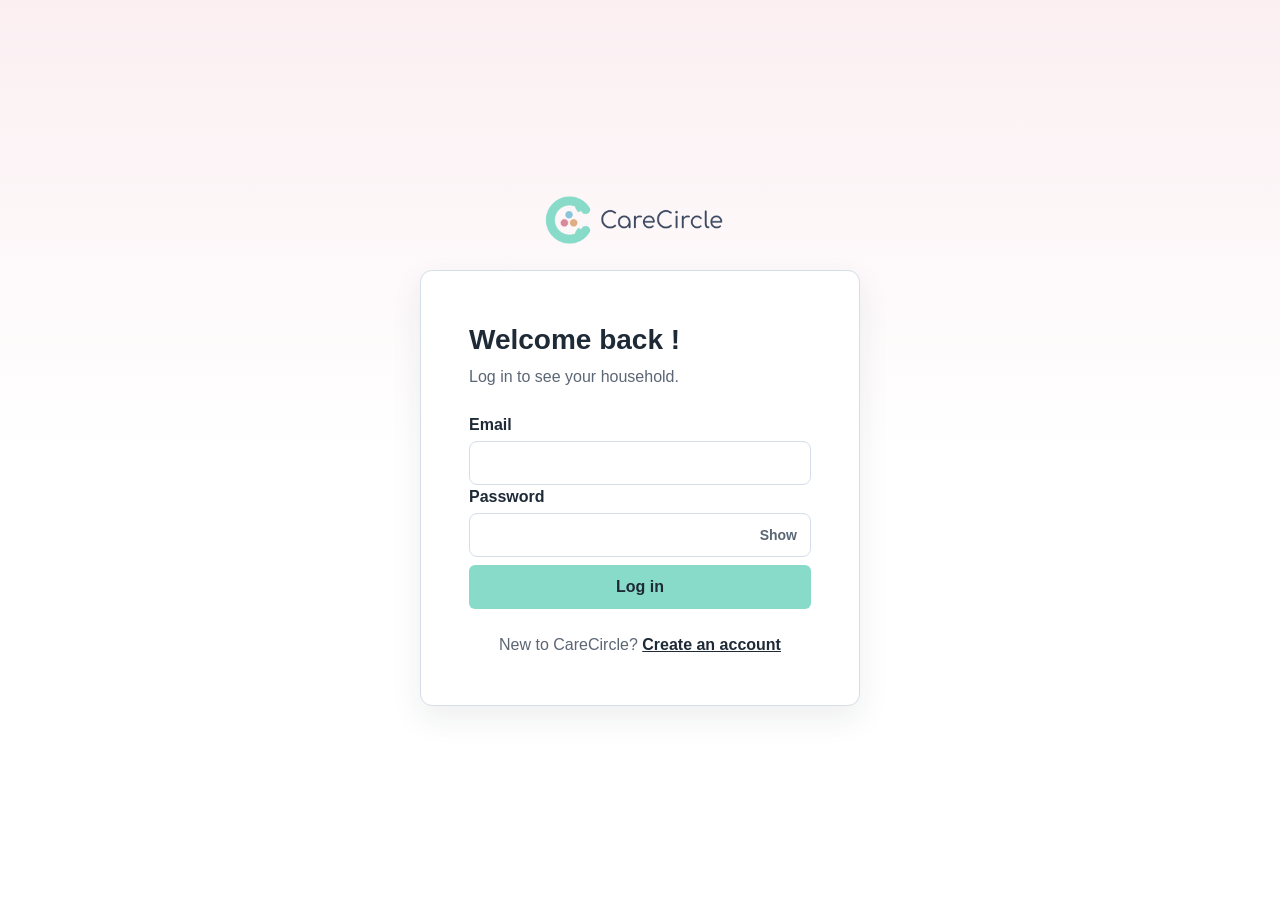
==== public/login.html @ a9108558 "Built login page skeleton" ====
<!DOCTYPE html>
<html lang="en">
    <head>
        <meta charset="utf-8">
        <meta name="viewport" content="width=device-width, initial-scale=1">
        <title>Log in · CareCircle</title>
        <link rel="icon" href="assets/carecircle-icon.png">
        <link href="css/style.css" rel="stylesheet">
        <link href="css/auth.css" rel="stylesheet">
    </head>
    <body class="auth-page">
        <main class="auth-main">
            <!-- Logo: takes the visitor back to the landing page -->
            <a href="index.html" class="auth-logo">
                <img src="assets/carecircle-logo.png" alt="CareCircle home">
            </a>

            <section class="auth-card" aria-labelledby="login-title">
                <h1 id="login-title">Welcome back !</h1>
                <p class="auth-tagline">Log in to see your household.</p>

                <!-- method="post": if JavaScript ever fails, the password is never put in the page address -->
                <form id="login-form" class="auth-form" method="post">
                    <div class="field">
                        <label for="email">Email</label>
                        <input type="email" id="email" name="email"
                               autocomplete="email" required
                               aria-describedby="email-error">
                        <p class="field-error" id="email-error" aria-live="polite"></p>
                    </div>

                    <div class="field">
                        <label for="password">Password</label>
                        <div class="password-wrap">
                            <!-- current-password: password managers fill in the saved password -->
                            <input type="password" id="password" name="password"
                                   autocomplete="current-password" required
                                   aria-describedby="password-error">
                            <button type="button" class="toggle-password"
                                    aria-controls="password" aria-pressed="false">Show</button>
                        </div>
                        <p class="field-error" id="password-error" aria-live="polite"></p>
                    </div>

                    <button type="submit" class="btn auth-submit">Log in</button>

                    <!-- general messages for the whole form (for example "Wrong email or password") -->
                    <p class="form-status" id="form-status" role="status"></p>
                </form>

                <p class="auth-switch">New to CareCircle? <a href="register.html">Create an account</a></p>
            </section>
        </main>
    </body>
</html>
---- public/css/style.css ----
/* base: colours, font, spacing */
/* light mode colours. Dark mode overrides the same names further down */
:root {
    --bg-page: #FFFFFF;
    --bg-surface: #F4F7FB; /* soft grey zones */
    --border: #D5DEE8;
    --text-primary: #1F2A37;
    --text-secondary: #5B6675;
    --text-on-accent: #1F2A37; /* text on mint pills */

    /* accents: buttons, icons, dots, checks, borders */
    --accent-mint: #88DBC8;
    --accent-sky: #88C5DB;
    --accent-periwinkle: #889BDB;
    --accent-rose: #DB889B;
    --accent-sand: #DBC888;

    /* coloured card backgrounds, each with its own description colour */
    --card-mint: #E1F6F1;
    --card-sky: #E1F0F6;
    --card-periwinkle: #E1E6F6;
    --card-rose: #F6E1E6;
    --card-sand: #F6F1E1;
    --card-mint-text: #5B6675;
    --card-sky-text: #5B6675;
    --card-periwinkle-text: #5B6675;
    --card-rose-text: #5B6675;
    --card-sand-text: #5B6675;

    /* single-purpose colours */
    --btn-primary-bg: var(--accent-mint);
    --btn-primary-text: var(--text-on-accent);
    --gradient-top: #FBEFF2;
    --footer-bg: var(--accent-sky);
    --footer-text: var(--text-primary);
    --footer-border: transparent;
    --footer-logo-filter: brightness(0);
    --footer-circle: rgba(255, 255, 255, 0.2);
    --footer-line: rgba(31, 42, 55, 0.25);
    --shadow-sm: rgba(31, 42, 55, 0.08);
    --shadow-md: rgba(31, 42, 55, 0.15);
    --price-band: var(--bg-surface); /* behind the pricing features */

    /* "How it works" step colours: border, card fill and wheel for steps 1 to 4.
       Dark mode only changes these values, so the animations never restart */
    --step1-border: var(--accent-mint);
    --step2-border: var(--accent-periwinkle);
    --step3-border: var(--accent-rose);
    --step4-border: var(--accent-sand);
    --step1-fill: transparent;
    --step2-fill: transparent;
    --step3-fill: transparent;
    --step4-fill: transparent;
    --step1-wheel: var(--card-mint);
    --step2-wheel: var(--card-periwinkle);
    --step3-wheel: var(--card-rose);
    --step4-wheel: var(--card-sand);

    --font-main: 'Segoe UI', Tahoma, Geneva, Verdana, sans-serif;

    --space-xs: 4px;
    --space-sm: 8px;
    --space-md: 16px;
    --space-lg: 24px;
    --space-xl: 48px;

    --radius: 12px;
    --max-width: 1100px;
    --space-section: 56px; /* space above and below each section (80px on computer) */
}

/* dark mode ("Ink" palette): turned on by the theme button in the header,
   which puts data-theme="dark" on <html> (see main.js) */
:root[data-theme="dark"] {
    --bg-page: #121418;
    --bg-surface: var(--card-periwinkle);
    --border: #323A50;
    --text-primary: #E8ECF4;
    --text-secondary: #A3ABBF;
    --text-on-accent: #121418;

    --accent-mint: #84CDBC;
    --accent-sky: #84B9CD;
    --accent-periwinkle: #8495CD;
    --accent-rose: #CD8495;
    --accent-sand: #CDBC84;

    --card-mint: #24423B;
    --card-sky: #243A42;
    --card-periwinkle: #242B42;
    --card-rose: #42242B;
    --card-sand: #47301F; /* trying a warmer sand (was #423B24) */
    --card-mint-text: #B8EADF;
    --card-sky-text: #B8DDEA;
    --card-periwinkle-text: #B8C3EA;
    --card-rose-text: #EAB8C3;
    --card-sand-text: #EADFB8;

    --btn-primary-bg: var(--accent-mint);
    --btn-primary-text: var(--text-on-accent);
    --gradient-top: var(--bg-page); /* no gradient: plain page colour */
    --footer-bg: var(--card-sky); /* a bit blue, not black */
    --footer-text: var(--card-sky-text);
    --footer-border: var(--border);
    --footer-logo-filter: none; /* white logo */
    --footer-circle: rgba(255, 255, 255, 0.05);
    --footer-line: rgba(232, 236, 244, 0.2);
    --shadow-sm: rgba(0, 0, 0, 0.3);
    --shadow-md: rgba(0, 0, 0, 0.45);
    --price-band: rgba(0, 0, 0, 0.2); /* a darker band inside each coloured card */
    /* "How it works": no border, the card is filled with the step colour, the wheel is the page colour */
    --step1-border: transparent;
    --step2-border: transparent;
    --step3-border: transparent;
    --step4-border: transparent;
    --step1-fill: var(--card-mint);
    --step2-fill: var(--card-periwinkle);
    --step3-fill: var(--card-rose);
    --step4-fill: var(--card-sand);
    --step1-wheel: var(--bg-page);
    --step2-wheel: var(--bg-page);
    --step3-wheel: var(--bg-page);
    --step4-wheel: var(--bg-page);
    --glow-mint: rgba(132, 205, 188, 0.14); /* accent mint, very faint */
    --glow-periwinkle: rgba(132, 149, 205, 0.14); /* accent periwinkle, very faint */
    /* glows around the cards: the accents at 25% */
    --card-glow-mint: rgba(132, 205, 188, 0.25);
    --card-glow-sky: rgba(132, 185, 205, 0.25);
    --card-glow-periwinkle: rgba(132, 149, 205, 0.25);
}

/* the footer's Contact column: a jump link stops below the sticky header */
#contact {
    scroll-margin-top: 96px;
}

* {
    box-sizing: border-box;
}

body {
    margin: 0;
    font-family: var(--font-main);
    line-height: 1.5;
    color: var(--text-primary);
    background-color: var(--bg-page);
    /* very light pink at the top, fading to white by the middle of the page */
    background-image: linear-gradient(180deg, var(--gradient-top) 0%, var(--bg-page) 50%);
}

.container {
    max-width: var(--max-width);
    margin: 0 auto;
    padding: 0 var(--space-md);
}

/* styles for phone (default) */
/* header stays at the top of the screen while scrolling */
.header {
    position: sticky;
    top: 0;
    z-index: 100; /* above everything else on the page */
    padding: var(--space-sm) 0;
    background-color: var(--bg-page);
    border-bottom: 4px solid var(--accent-sky);
    box-shadow: 0 2px 8px var(--shadow-sm);
}
.logo img {
    display: block;
    height: 32px; /* 40px on computer */
}
.topbar {
    display: flex;
    justify-content: space-between;
    align-items: center;
    gap: 10px;
}
.topbar a {
    color: var(--text-primary);
    text-decoration: none;
}

/* phone: the links are a dropdown under the header, hidden until ☰ is tapped */
.nav-links {
    display: none;
    position: absolute;
    top: 100%; /* just below the header */
    left: 0;
    right: 0;
    flex-direction: column;
    margin: 0;
    padding: var(--space-sm) var(--space-md) var(--space-md);
    list-style: none;
    background-color: var(--bg-page);
    box-shadow: 0 8px 16px var(--shadow-sm);
}
.nav-links.open {
    display: flex; /* main.js adds the "open" class */
}
.nav-links a {
    display: block;
    padding: var(--space-sm) 0;
    font-weight: 600;
}
.topButton {
    display: flex;
    align-items: center;
    gap: var(--space-sm);
    margin-left: auto; /* pushes the buttons to the right */
}
.btn-outline {
    display: inline-block; /* transform (used on hover) doesn't work on inline links */
    border: 1px solid var(--accent-periwinkle);
    border-radius: 6px;
    padding: var(--space-xs) var(--space-sm); /* phone: slimmer so the header fits */
    white-space: nowrap; /* "Sign Up" never breaks onto two lines */
}
/* phone: Log In is a round person icon so everything fits */
.login-btn {
    display: flex;
    align-items: center;
    justify-content: center;
    width: 32px;
    height: 32px;
    padding: 0;
    border-radius: 50%;
}
.login-text {
    display: none; /* the link's name still comes from aria-label="Log In" */
}

/* theme button: moon in light mode, sun in dark mode */
.theme-toggle {
    display: flex;
    align-items: center;
    justify-content: center;
    width: 32px; /* 36px on computer */
    height: 32px;
    padding: 0;
    border: 1px solid var(--accent-periwinkle);
    border-radius: 50%;
    background: none;
    color: var(--text-primary);
    cursor: pointer;
}
.icon-sun {
    display: none;
}
:root[data-theme="dark"] .icon-sun {
    display: block;
}
:root[data-theme="dark"] .icon-moon {
    display: none;
}

/* hamburger: 3 thin bars that turn into an X when the menu is open */
.menu-toggle {
    display: flex;
    flex-direction: column;
    justify-content: center;
    gap: 5px;
    width: 40px;
    height: 40px;
    padding: 0 9px;
    border: none;
    border-radius: 8px;
    background: none;
    cursor: pointer;
}
.menu-toggle:hover {
    background-color: var(--bg-surface);
}
.menu-toggle .bar {
    display: block;
    height: 2px;
    border-radius: 2px;
    background-color: var(--text-primary);
    transition: transform 0.25s ease, opacity 0.25s ease;
}
/* main.js sets aria-expanded="true" when the menu opens.
   7px = 5px gap + 2px bar, so the top and bottom bars meet in the middle */
.menu-toggle[aria-expanded="true"] .bar:nth-child(1) {
    transform: translateY(7px) rotate(45deg);
}
.menu-toggle[aria-expanded="true"] .bar:nth-child(2) {
    opacity: 0;
}
.menu-toggle[aria-expanded="true"] .bar:nth-child(3) {
    transform: translateY(-7px) rotate(-45deg);
}

/* very small phones (under 360px): shrink the logo and ☰ a little so the header fits */
@media (max-width: 359px) {
    .logo img {
        height: 24px;
    }
    .menu-toggle {
        width: 34px;
        padding: 0 7px;
    }
}

/* the same space above and below every section of the page */
main > section {
    padding: var(--space-section) 0;
    /* when a menu link jumps here, stop 20px lower than the section's top edge:
       the section's own top padding then sits under the sticky header,
       so the title lands just below the header instead of after a big gap */
    scroll-margin-top: 20px;
}

/* hero: big headline and buttons, illustration under the text on phone */
#hero {
    display: flex;
    flex-direction: column;
    align-items: center;
    gap: var(--space-lg);
}
.hero-text h1 {
    margin: 0 0 var(--space-md);
    font-size: 2.5rem;
    line-height: 1.1;
}
.hero-text > p {
    max-width: 45ch;
    margin: 0;
    font-size: 1.125rem;
    color: var(--text-secondary);
}
.hero-actions {
    display: flex;
    flex-wrap: wrap;
    align-items: center;
    gap: var(--space-md);
    margin-top: var(--space-lg);
}
/* every button lifts up with a shadow on hover, like the pricing cards */
.btn,
.btn-ghost,
.btn-outline,
.price-btn,
.theme-toggle {
    transition: transform 0.2s ease, box-shadow 0.2s ease;
}
.btn:hover,
.btn-ghost:hover,
.btn-outline:hover,
.price-btn:hover,
.theme-toggle:hover {
    transform: translateY(-3px);
    box-shadow: 0 6px 14px var(--shadow-md);
}

/* arrow on a button nudges right on hover */
.btn-arrow span {
    display: inline-block;
    margin-left: var(--space-xs);
    transition: transform 0.2s ease;
}
.btn-arrow:hover span {
    transform: translateX(4px);
}
.btn-ghost {
    display: inline-block;
    padding: var(--space-sm) var(--space-lg);
    border: 1px solid var(--accent-periwinkle);
    border-radius: 6px;
    background-color: var(--bg-page);
    color: var(--text-primary);
    font-weight: bold;
    text-decoration: none;
}
/* ".hero-text" in front makes this beat the ".hero-text > p" rule above */
.hero-text .hero-note {
    margin: var(--space-md) 0 0;
    font-size: 0.875rem;
    color: var(--text-secondary);
}
.hero-art {
    width: 100%;
    max-width: 300px;
    /* the SVG is wide with empty sides: show only its square middle, where the circle is */
    aspect-ratio: 1 / 1;
    object-fit: cover;
}

#about {
    display: flex;
    flex-direction: column;
}

.feature-slider {
    overflow: hidden;
    border-radius: var(--radius);
    margin-bottom: var(--space-lg);
}
.feature-track {
    display: flex;
    animation: feature-slide 28s infinite;
}
.feature-slider:hover .feature-track {
    animation-play-state: paused;
}
.feature-slide {
    flex: 0 0 100%;
    display: flex;
    flex-direction: column;
    justify-content: flex-start; /* phone: centred text at the top */
    align-items: center;
    text-align: center;
    gap: var(--space-md);
    /* bottom padding keeps the picture's space empty: 120px picture + 16px gap + 16px margin */
    padding: var(--space-lg) var(--space-lg) 152px;
    background-color: var(--bg-page);
    background-size: auto 120px; /* phone: small picture at the bottom */
    background-position: center bottom 16px;
    background-repeat: no-repeat;
}
.feature-slide h3 {
    margin: 0;
    font-size: 2rem;
    font-weight: 700;
    line-height: 1;
    max-width: 9ch;
}
.feature-slide p {
    margin: 0;
    max-width: 30ch;
    font-size: 1rem;
    color: var(--text-secondary);
}

/* move one slide to the left about every 4 seconds, then loop */
@keyframes feature-slide {
    0%, 12% { transform: translateX(0); }
    14.29%, 26.29% { transform: translateX(-100%); }
    28.57%, 40.57% { transform: translateX(-200%); }
    42.86%, 54.86% { transform: translateX(-300%); }
    57.14%, 69.14% { transform: translateX(-400%); }
    71.43%, 83.43% { transform: translateX(-500%); }
    85.71%, 100% { transform: translateX(-600%); }
}

/* no animation for people who turned off motion: scroll instead */
@media (prefers-reduced-motion: reduce) {
    .feature-track {
        animation: none;
    }
    .feature-slider {
        overflow-x: auto;
    }
}

/* descriptions inside a coloured slide use that card's text colour */
.slide-1 p, .slide-6 p { color: var(--card-mint-text); }
.slide-2 p, .slide-7 p { color: var(--card-periwinkle-text); }
.slide-3 p { color: var(--card-rose-text); }
.slide-4 p { color: var(--card-sand-text); }
.slide-5 p { color: var(--card-sky-text); }

/* slide backgrounds: soft colour + illustration */
.slide-1 { background-color: var(--card-mint); background-image: url("../assets/slides/slide-1.svg"); }
.slide-2 { background-color: var(--card-periwinkle); background-image: url("../assets/slides/slide-2.svg"); }
.slide-3 { background-color: var(--card-rose); background-image: url("../assets/slides/slide-3.svg"); }
.slide-4 { background-color: var(--card-sand); background-image: url("../assets/slides/slide-4.svg"); }
.slide-5 { background-color: var(--card-sky); background-image: url("../assets/slides/slide-5.svg"); }
.slide-6 { background-color: var(--card-mint); background-image: url("../assets/slides/slide-6.svg"); }
.slide-7 { background-color: var(--card-periwinkle); background-image: url("../assets/slides/slide-7.svg"); }

.btn {
    display: inline-block;
    background-color: var(--btn-primary-bg);
    color: var(--btn-primary-text);
    font-weight: bold;
    text-decoration: none;
    border-radius: 6px;
    padding: var(--space-sm) var(--space-lg);
}

/* how it works: title + intro, then a half wheel with the step number + text that moves up */
/* phone: centred title, mint divider, paragraph in a soft mint box */
/* section titles: bigger, with a short mint line, so each section stands out */
#about > h2,
#pricing > h2,
.tut-intro h2 {
    margin: 0 0 var(--space-lg);
    font-size: 2rem;
}
#about > h2::after,
#pricing > h2::after {
    content: "";
    display: block;
    width: 48px;
    height: 4px;
    margin-top: var(--space-sm);
    border-radius: 2px;
    background-color: var(--accent-mint);
}

.tut-intro {
    margin-bottom: var(--space-lg);
    text-align: center;
}
.tut-intro h2 {
    margin-bottom: var(--space-sm);
}
/* short mint line under the title */
.tut-intro h2::after {
    content: "";
    display: block;
    width: 48px;
    height: 4px;
    margin: var(--space-sm) auto 0; /* auto centres it */
    border-radius: 2px;
    background-color: var(--accent-mint);
}
.tut-intro p {
    max-width: 40ch;
    margin: var(--space-md) auto 0;
    padding: var(--space-md);
    border-radius: var(--radius);
    background-color: var(--card-mint);
    color: var(--card-mint-text);
}

/* phone: the wheel is pinned bottom-left, each step fills the whole card */
.tut-card {
    position: relative;
    overflow: hidden;
    border: 2px solid var(--step1-border);
    border-radius: var(--radius);
    background-color: var(--step1-fill); /* step 1, used when the animation is off */
    animation: tut-card 16s infinite; /* border and fill change with each step */
}
.tut-card:hover,
.tut-card:hover .tut-wheel,
.tut-card:hover .tut-wheel span,
.tut-card:hover .tut-track {
    animation-play-state: paused;
}

/* half wheel: its centre sits on the card's left edge */
.tut-wheel {
    --num-r: 40px; /* distance from the wheel's centre to each number: about the middle of the visible half */
    position: absolute;
    left: -80px; /* half of its width */
    bottom: 16px; /* fully inside the card, so the number sits in the middle of the half circle */
    width: 160px;
    height: 160px;
    border-radius: 50%;
    background-color: var(--step1-wheel); /* step 1 colour; the animation changes it per step */
    animation: tut-wheel 16s infinite;
}
.tut-wheel span {
    position: absolute;
    top: 50%;
    left: 50%;
    font-size: 2rem;
    font-weight: 700;
    line-height: 1;
    color: var(--text-primary);
    animation: tut-num 16s infinite; /* only the current number is visible */
}
/* place the 4 numbers a quarter turn apart around the centre */
.tut-wheel span:nth-child(1) { transform: translate(-50%, -50%) rotate(0deg) translateX(var(--num-r)); }
.tut-wheel span:nth-child(2) { transform: translate(-50%, -50%) rotate(90deg) translateX(var(--num-r)); }
.tut-wheel span:nth-child(3) { transform: translate(-50%, -50%) rotate(180deg) translateX(var(--num-r)); }
.tut-wheel span:nth-child(4) { transform: translate(-50%, -50%) rotate(270deg) translateX(var(--num-r)); }
/* same fade for every number, started at a different point so each shows during its own step */
.tut-wheel span:nth-child(2) { animation-delay: -12s; }
.tut-wheel span:nth-child(3) { animation-delay: -8s; }
.tut-wheel span:nth-child(4) { animation-delay: -4s; }

/* the window shows one step; the track holds all 4 stacked */
.tut-window {
    height: 360px;
    overflow: hidden;
}
.tut-track {
    height: 500%; /* 4 steps + the copy of step 1 */
    margin: 0;
    padding: 0;
    list-style: none;
    animation: tut-text 16s infinite;
}
.tut-track li {
    height: 20%;
    display: flex;
    flex-direction: column;
    justify-content: center; /* phone: text centred in the top part, so short steps don't leave a gap */
    /* bottom padding keeps the space for the picture and the wheel empty */
    padding: var(--space-md) var(--space-md) 180px;
    background-repeat: no-repeat;
    background-size: auto 160px; /* bigger picture, less empty space around it */
    background-position: center bottom 12px;
}
/* each step's picture lives in its own li, so it moves with its text */
.tut-track li:nth-child(1) { background-image: url("../assets/steps/step-1.svg"); }
.tut-track li:nth-child(2) { background-image: url("../assets/steps/step-2.svg"); }
.tut-track li:nth-child(3) { background-image: url("../assets/steps/step-3.svg"); }
.tut-track li:nth-child(4) { background-image: url("../assets/steps/step-4.svg"); }
.tut-track li:nth-child(5) { background-image: url("../assets/steps/step-1.svg"); }
.tut-track li:nth-child(1) p,
.tut-track li:nth-child(5) p { color: var(--card-mint-text); }
.tut-track li:nth-child(2) p { color: var(--card-periwinkle-text); }
.tut-track li:nth-child(3) p { color: var(--card-rose-text); }
.tut-track li:nth-child(4) p { color: var(--card-sand-text); }
.tut-track h3 {
    margin: 0 0 var(--space-sm);
    font-size: 1.5rem;
}
.tut-track p {
    margin: 0;
    font-size: 1rem;
    color: var(--text-secondary);
}

/* all last 16s: a quarter turn and one step up about every 4 seconds.
   Each step has its own colour: mint, blue, pink, sand (like its picture) */
/* at 100% everything rolls on to "step 1 again" (a full turn, the copied step,
   mint), which looks exactly like 0%, so the loop restarts without a jump */
@keyframes tut-wheel {
    0%, 20% { transform: rotate(0deg); background-color: var(--step1-wheel); }
    25%, 45% { transform: rotate(-90deg); background-color: var(--step2-wheel); }
    50%, 70% { transform: rotate(-180deg); background-color: var(--step3-wheel); }
    75%, 95% { transform: rotate(-270deg); background-color: var(--step4-wheel); }
    100% { transform: rotate(-360deg); background-color: var(--step1-wheel); }
}
@keyframes tut-card {
    0%, 20% { border-color: var(--step1-border); background-color: var(--step1-fill); }
    25%, 45% { border-color: var(--step2-border); background-color: var(--step2-fill); }
    50%, 70% { border-color: var(--step3-border); background-color: var(--step3-fill); }
    75%, 95% { border-color: var(--step4-border); background-color: var(--step4-fill); }
    100% { border-color: var(--step1-border); background-color: var(--step1-fill); }
}
@keyframes tut-text {
    0%, 20% { transform: translateY(0); }
    25%, 45% { transform: translateY(-20%); }
    50%, 70% { transform: translateY(-40%); }
    75%, 95% { transform: translateY(-60%); }
    100% { transform: translateY(-80%); }
}
/* a number is visible during its step, fades out as it turns away, fades in as it arrives */
@keyframes tut-num {
    0%, 20% { opacity: 1; }
    25%, 95% { opacity: 0; }
    100% { opacity: 1; }
}

/* ---------- dark mode only: coloured "Ink" cards like the palette samples ---------- */
/* page background: two soft glows at the top (mint left, periwinkle right)
   that fade into the dark page, instead of the light-mode pink gradient */
:root[data-theme="dark"] body {
    background-image:
        radial-gradient(900px 600px at 5% 100px, var(--glow-mint), transparent 70%),
        radial-gradient(900px 600px at 95% 100px, var(--glow-periwinkle), transparent 70%);
    background-repeat: no-repeat;
}

/* hero picture: a copy whose sand circle is #47301F */
:root[data-theme="dark"] .hero-art {
    content: url("../assets/hero-3-circle-of-care-dark.svg");
}

/* header logo: same colour logo, but a copy whose lettering is light (#E8ECF4) */
:root[data-theme="dark"] .logo img {
    content: url("../assets/carecircle-logo-light-text.png");
}

/* glow on hover: buttons glow softly in their colour while they lift */
:root[data-theme="dark"] .btn:hover {
    box-shadow: 0 6px 14px var(--shadow-md), 0 0 20px var(--card-glow-mint);
}
:root[data-theme="dark"] .btn-ghost:hover,
:root[data-theme="dark"] .btn-outline:hover,
:root[data-theme="dark"] .price-btn:hover,
:root[data-theme="dark"] .theme-toggle:hover {
    box-shadow: 0 6px 14px var(--shadow-md), 0 0 20px var(--card-glow-periwinkle);
}
/* the featured plan's button is mint, so it glows mint */
:root[data-theme="dark"] .featured .price-btn:hover {
    box-shadow: 0 6px 14px var(--shadow-md), 0 0 20px var(--card-glow-mint);
}

/* no animation for people who turned off motion: scroll the steps instead.
   This block must come after the .tut rules above, or they would override it */
@media (prefers-reduced-motion: reduce) {
    .tut-card,
    .tut-wheel,
    .tut-wheel span,
    .tut-track {
        animation: none;
    }
    /* without the animation, show only 01 and drop the copied step */
    .tut-wheel span:not(:first-child),
    .tut-track li:nth-child(5) {
        display: none;
    }
    .tut-window {
        overflow-y: auto;
    }
}

#pricebox > ul {
    display: flex;
    flex-direction: column;
    list-style: none;
    gap: 20px;
    padding: 0;
}

/* pricing cards: top zone (title, price, button) + feature zone */
.price-card {
    position: relative;
    display: flex;
    flex-direction: column;
    border: 1px solid var(--border);
    border-radius: var(--radius);
    background-color: var(--bg-page);
    transition: transform 0.2s ease, box-shadow 0.2s ease;
}
/* hover: the card lifts up with a shadow. transform doesn't move anything else on the page */
.price-card:hover {
    transform: translateY(-8px);
    box-shadow: 0 12px 24px var(--shadow-md);
}
/* Familial: slightly bigger, mint border */
.price-card.featured {
    transform: scale(1.05);
    border: 2px solid var(--accent-mint);
}
/* a second transform would replace the scale, so the hover repeats it */
.price-card.featured:hover {
    transform: scale(1.05) translateY(-8px);
}

.price-top {
    padding: var(--space-lg);
    border-radius: var(--radius) var(--radius) 0 0;
}
.featured .price-top {
    background-color: var(--card-mint); /* pale mint */
}
.featured .price-desc {
    color: var(--card-mint-text);
}
.price-top h3 {
    margin: 0;
    font-size: 1.5rem;
}
.price-desc {
    margin: var(--space-sm) 0 0;
    color: var(--text-secondary);
}
/* big number with a small $ at its top-left */
.price {
    margin: var(--space-lg) 0 0;
    line-height: 1;
}
.currency {
    vertical-align: top;
    font-size: 1.25rem;
    font-weight: 700;
}
.amount {
    font-size: 3.5rem;
    font-weight: 700;
}
/* small cents next to the top of the big number, like the $ */
.cents {
    vertical-align: top;
    font-size: 1.25rem;
    font-weight: 700;
}
/* "/ month" sits on the same line as the price */
.price-period {
    font-size: 1rem;
    color: var(--text-secondary);
}
.price-btn {
    display: block;
    margin-top: var(--space-lg);
    padding: var(--space-sm) var(--space-md);
    border: 1px solid var(--accent-periwinkle);
    border-radius: 6px;
    color: var(--text-primary);
    font-weight: 700;
    text-align: center;
    text-decoration: none;
}
.featured .price-btn {
    border-color: var(--btn-primary-bg);
    background-color: var(--btn-primary-bg);
    color: var(--btn-primary-text);
}

/* feature zone: light grey, fills the rest of the card, a check before each feature.
   On phone it folds under "What's included"; on computer it is always open (main.js) */
.price-details {
    flex: 1;
    border-radius: 0 0 var(--radius) var(--radius);
    background-color: var(--price-band);
}
.price-details summary {
    padding: var(--space-sm) var(--space-md);
    font-size: 0.875rem;
    font-weight: 600;
    cursor: pointer;
}
.price-features {
    display: flex;
    flex-direction: column;
    gap: var(--space-md);
    margin: 0;
    padding: var(--space-lg);
    list-style: none;
}
.price-features li::before {
    content: "\2713"; /* ✓ written as a code so it shows correctly in any file encoding */
    margin-right: var(--space-sm);
    font-weight: 700;
}
/* "Best option" label centred on the card's top edge */
.badge {
    position: absolute;
    top: 0;
    left: 50%;
    transform: translate(-50%, -50%);
    padding: var(--space-xs) var(--space-md);
    border-radius: 999px;
    background-color: var(--accent-mint);
    color: var(--text-on-accent);
    font-size: 0.875rem;
    font-weight: 700;
    white-space: nowrap;
}

.cta {
    display: flex;
    flex-wrap: wrap;
    justify-content: center;
    align-items: center;
    gap: 12px;
}

/* dark mode only: each plan is a coloured Ink card with no border */
:root[data-theme="dark"] .price-card {
    border-color: transparent;
}
/* glow on hover: the card lifts and glows in its own colour */
:root[data-theme="dark"] .price-card:hover {
    box-shadow: 0 12px 24px var(--shadow-md), 0 0 48px var(--glow-color);
}
/* --glow-color is set per card, so one rule above works for all three */
:root[data-theme="dark"] #pricebox > ul > li:nth-child(1) { --glow-color: var(--card-glow-sky); }
:root[data-theme="dark"] #pricebox > ul > li:nth-child(2) { --glow-color: var(--card-glow-mint); }
:root[data-theme="dark"] #pricebox > ul > li:nth-child(3) { --glow-color: var(--card-glow-periwinkle); }
:root[data-theme="dark"] #pricebox > ul > li:nth-child(1) { background-color: var(--card-sky); }
:root[data-theme="dark"] #pricebox > ul > li:nth-child(2) { background-color: var(--card-mint); }
:root[data-theme="dark"] #pricebox > ul > li:nth-child(3) { background-color: var(--card-periwinkle); }
:root[data-theme="dark"] .price-top {
    background-color: transparent; /* the card colour shows through */
}
:root[data-theme="dark"] #pricebox > ul > li:nth-child(1) .price-desc { color: var(--card-sky-text); }
:root[data-theme="dark"] #pricebox > ul > li:nth-child(3) .price-desc { color: var(--card-periwinkle-text); }

/* phone only: compact pricing cards, so all 3 plans fit with little scrolling.
   Name and price on one line, short description, slim button, features in 2 columns */
@media (max-width: 767px) {
    .price-card.featured,
    .price-card.featured:hover {
        transform: none;
    }
    .price-card.featured {
        background-color: var(--card-mint); /* pale mint behind the badge too */
    }
    #pricebox > ul {
        gap: 12px;
    }
    /* the pill sits right next to the plan name */
    .badge {
        position: static;
        transform: none;
        margin-left: var(--space-xs);
        padding: 2px var(--space-sm);
        font-size: 0.7rem;
        vertical-align: middle;
    }
    .price-top {
        display: grid;
        grid-template-columns: 1fr auto;
        align-items: baseline;
        column-gap: var(--space-sm);
        padding: var(--space-md);
    }
    .price-top h3 {
        font-size: 1.25rem;
    }
    .price {
        grid-column: 2;
        grid-row: 1; /* same line as the plan name */
        margin: 0;
    }
    .amount {
        font-size: 1.5rem;
    }
    .currency,
    .cents,
    .price-period {
        font-size: 0.875rem;
    }
    .price-desc,
    .price-btn {
        grid-column: 1 / -1; /* full width under the name and price */
    }
    .price-desc {
        margin-top: var(--space-xs);
        font-size: 0.875rem;
    }
    .price-btn {
        margin-top: var(--space-sm);
        padding: 6px var(--space-md);
    }
    .price-features {
        display: grid;
        grid-template-columns: 1fr 1fr;
        gap: var(--space-xs) var(--space-md);
        padding: 0 var(--space-md) var(--space-md);
        font-size: 0.8125rem;
    }
}

/* "Every plan comes with": features in neat columns inside one soft strip */
.included {
    margin-top: var(--space-xl);
}
.included > h3 {
    margin: 0 0 var(--space-lg);
    font-size: 1.5rem;
    text-align: center;
}
.included-list {
    display: grid;
    grid-template-columns: repeat(2, 1fr); /* phone: 2 columns */
    gap: var(--space-md) var(--space-lg);
    margin: 0;
    padding: var(--space-lg);
    list-style: none;
    border-radius: var(--radius);
    background-color: var(--bg-surface);
}
.included-list li {
    display: flex;
    align-items: center;
    gap: var(--space-sm);
    font-weight: 600;
}
/* small mint circle with a check in it */
.included-list li::before {
    content: "\2713"; /* ✓ */
    flex-shrink: 0;
    display: flex;
    align-items: center;
    justify-content: center;
    width: 24px;
    height: 24px;
    border-radius: 50%;
    background-color: var(--accent-mint);
    color: var(--text-on-accent);
    font-size: 0.875rem;
}

/* closing banner under the pricing cards */
.cta-banner {
    display: flex;
    flex-direction: column;
    align-items: center;
    gap: var(--space-sm);
    margin-top: var(--space-xl);
    padding: var(--space-xl) var(--space-lg);
    border-radius: var(--radius);
    background-color: var(--card-mint); /* pale mint */
    text-align: center;
}
.cta-title {
    margin: 0;
    font-size: 1.5rem;
    font-weight: 700;
}
.cta-text {
    margin: 0;
    color: var(--card-mint-text);
}
.cta-banner .btn {
    margin-top: var(--space-sm);
}

/* footer: brand + 3 link columns, then a thin line and a small bottom row */
.footer {
    position: relative;
    overflow: hidden; /* clips the big circle at the footer's edges */
    padding: var(--space-xl) 0 var(--space-md);
    border-top: 1px solid var(--footer-border); /* only visible in dark mode */
    background-color: var(--footer-bg); /* same blue as the header line */
    color: var(--footer-text); /* dark text stays readable on the light blue */
}
/* big soft circle in the background, partly off the top-right corner */
.footer::before {
    content: "";
    position: absolute;
    top: -160px;
    right: -160px;
    width: 480px;
    height: 480px;
    border-radius: 50%;
    background-color: var(--footer-circle);
}
/* keeps the footer content on top of the circle */
.footer .container {
    position: relative;
}
.footer-top {
    display: flex;
    flex-direction: column;
    gap: var(--space-lg);
}
.footer-brand {
    display: flex;
    flex-direction: column;
    gap: var(--space-sm);
}
.footer-logo {
    align-self: flex-start;
    height: 56px;
    filter: var(--footer-logo-filter); /* light mode: turns the white logo black. Dark mode: stays white */
}
.footer-motto {
    margin: 0;
    padding-left: 8px; /* small indent so it lines up with the logo */
    font-size: 1.25rem;
    font-weight: 600;
}
.footer-about {
    max-width: 32ch;
    margin: 0;
    padding-left: 8px;
}
/* 4 small dots in the palette colours, like the dots in the illustrations */
.footer-dots {
    display: flex;
    gap: var(--space-sm);
    margin-top: var(--space-sm);
    padding-left: 8px;
}
.footer-dots span {
    width: 12px;
    height: 12px;
    border-radius: 50%;
}
.footer-dots span:nth-child(1) { background-color: var(--accent-mint); }
.footer-dots span:nth-child(2) { background-color: var(--accent-periwinkle); }
.footer-dots span:nth-child(3) { background-color: var(--accent-rose); }
.footer-dots span:nth-child(4) { background-color: var(--accent-sand); }
.footer-cols {
    display: flex;
    flex-direction: column;
    gap: var(--space-lg);
}
.footer-col h3 {
    margin: 0 0 var(--space-sm);
    font-size: 1.5rem;
}
.footer-col ul {
    display: flex;
    flex-direction: column;
    gap: var(--space-xs);
    margin: 0;
    padding: 0;
    list-style: none;
}
.footer a {
    color: var(--footer-text);
    font-weight: 600;
    text-decoration: none;
}
/* underline only on hover, so links still look clickable */
.footer a:hover {
    text-decoration: underline;
}
/* bottom row: thin line above, small text, centred on phone */
.footer-bottom {
    display: flex;
    flex-wrap: wrap;
    justify-content: center;
    align-items: center;
    gap: var(--space-sm) var(--space-lg);
    margin-top: var(--space-xl);
    padding-top: var(--space-md);
    border-top: 1px solid var(--footer-line);
    font-size: 0.875rem;
}
.footer-bottom p {
    margin: 0;
}
.footer-legal {
    display: flex;
    gap: var(--space-lg);
}
.footer-legal a {
    font-weight: 400;
}


/* styles for computer */
@media (min-width: 768px) {
    :root {
        --space-section: 80px;
    }
    .header {
        padding: var(--space-md) 0;
    }
    /* computer: links back in the header row, no ☰ */
    .nav-links {
        display: flex;
        position: static;
        flex-direction: row;
        gap: 10px;
        padding: 0;
        background: none;
        box-shadow: none;
    }
    .nav-links a {
        padding: 0;
        font-weight: 400;
    }
    .nav-links li + li {
        border-left: 1px solid var(--accent-periwinkle);
        padding-left: 10px;
    }
    .logo img {
        height: 40px;
    }
    .menu-toggle {
        display: none;
    }
    .btn-outline {
        padding: var(--space-xs) var(--space-md);
    }
    .theme-toggle {
        width: 36px;
        height: 36px;
    }
    /* computer: Log In shows its words instead of the icon */
    .login-btn {
        display: inline-block;
        width: auto;
        height: auto;
        padding: var(--space-xs) var(--space-md);
        border-radius: 6px;
    }
    .login-icon {
        display: none;
    }
    .login-text {
        display: inline;
    }
    .topButton {
        margin-left: 0;
    }
    .topButton {
        gap: 20px;
    }

    /* computer: text on the left, illustration on the right */
    #hero {
        flex-direction: row;
        justify-content: space-between;
    }
    .hero-text {
        flex: 1;
    }
    .hero-text h1 {
        font-size: 3.5rem;
    }
    .hero-art {
        max-width: 420px;
    }

    .feature-slide {
        min-height: 480px;
        justify-content: space-between;
        align-items: stretch;
        text-align: left;
        gap: var(--space-lg);
        padding: var(--space-xl);
        background-size: contain;
        background-position: center;
    }
    .feature-slide h3 {
        font-size: 3rem;
    }
    .feature-slide p {
        align-self: flex-end;
        font-size: 1.125rem;
        text-align: right;
    }

    #about > h2,
    #pricing > h2,
    .tut-intro h2 {
        font-size: 2.5rem;
    }

    /* title + intro on the left, wheel card on the right */
    #tut {
        display: flex;
        align-items: center;
        gap: var(--space-xl);
    }
    .tut-intro {
        flex: 1;
        margin-bottom: 0;
        text-align: left;
    }
    .tut-intro h2::after {
        margin-left: 0;
    }
    .tut-intro p {
        margin-left: 0;
        padding: 0;
        background-color: transparent;
        color: var(--text-secondary); /* no mint box on computer, so normal text colour */
        text-align: justify; /* straight left and right edges */
    }
    .tut-card {
        display: flex;
        flex: 2;
        flex-direction: row;
        align-items: center;
    }
    /* computer: the wheel goes back into the row, left of the text */
    .tut-wheel {
        --num-r: 72px;
        position: relative;
        left: auto;
        bottom: auto;
        flex-shrink: 0;
        width: 300px;
        height: 300px;
        /* half wheel: -150px puts its centre on the card's edge. It is taller than the card,
           so negative top/bottom margins stop it stretching the card (overflow: hidden trims it) */
        margin: -20px 0 -20px -150px;
    }
    .tut-wheel span {
        font-size: 3.5rem;
    }
    .tut-window {
        flex: 1;
        height: 260px;
    }
    /* computer: picture on the right, right padding keeps its space empty */
    .tut-track li {
        justify-content: center;
        padding: var(--space-lg) 240px var(--space-lg) var(--space-lg);
        background-size: auto 180px;
        background-position: right 24px center;
    }
    .tut-track h3 {
        font-size: 2rem;
    }
    .tut-track p {
        font-size: 1.125rem;
    }

    #pricebox > ul {
        flex-direction: row;
        justify-content: center;
        gap: 50px;
    }
    #pricebox > ul > li {
        flex: 1 1 250px;
    }
    .price-details summary {
        display: none;
    }
    .included-list {
        grid-template-columns: repeat(3, 1fr);
        padding: var(--space-lg) var(--space-xl);
    }

    /* computer: brand left, the 3 columns on the right; bottom row split left/right */
    .footer-top {
        flex-direction: row;
        justify-content: space-between;
        align-items: flex-start;
        gap: var(--space-xl);
    }
    .footer-cols {
        flex-direction: row;
        gap: var(--space-xl);
    }
    .footer-bottom {
        justify-content: space-between;
    }
}
---- public/css/auth.css ----
/* Log in and register pages: a centred form card.
   Loaded after style.css, so it reuses its colour, spacing and button styles */

/* colours only these pages need */
:root {
    --error-text: #B5485F; /* deeper rose: about 5:1 on white, readable as small text */
    --error-border: var(--accent-rose); /* the palette rose, for the field border */
    --focus-ring: #4A5FB0; /* strong blue, easy to see around a focused field or button */
}

/* page: logo on top, card centred below it */
.auth-main {
    display: flex;
    flex-direction: column;
    align-items: center;
    justify-content: center;
    gap: var(--space-lg);
    min-height: 100vh;
    padding: var(--space-xl) var(--space-md);
}
.auth-logo img {
    display: block;
    height: 52px;
}

/* the card */
.auth-card {
    width: 100%;
    max-width: 440px; /* never too wide on a computer */
    padding: var(--space-lg);
    border: 1px solid var(--border);
    border-radius: var(--radius);
    background-color: var(--bg-page);
    box-shadow: 0 12px 32px var(--shadow-sm);
}
.auth-card h1 {
    margin: 0;
    font-size: 1.75rem;
}
.auth-tagline {
    margin: var(--space-xs) 0 var(--space-lg);
    color: var(--text-secondary);
}

/* form: one field under the other */
#register-form {
    display: flex;
    flex-direction: column;
    gap: var(--space-md);
}
.field {
    display: flex;
    flex-direction: column;
    gap: var(--space-xs);
}
.field label {
    font-weight: 600;
}
.field-hint {
    margin: 0;
    font-size: 0.875rem;
    color: var(--text-secondary);
}

/* inputs: 44px tall (easy to tap) and 16px text (phones don't zoom in) */
.field input {
    width: 100%;
    height: 44px;
    padding: 0 var(--space-md);
    border: 1px solid var(--border);
    border-radius: 8px;
    background-color: var(--bg-page);
    color: var(--text-primary);
    font: inherit;
    font-size: 1rem;
}
.field input:focus {
    outline: 3px solid var(--focus-ring);
    outline-offset: 1px;
}
/* register.js sets aria-invalid="true" on a field with an error */
.field input[aria-invalid="true"] {
    border: 2px solid var(--error-border);
}

/* password field with the Show/Hide button inside it, on the right */
.password-wrap {
    position: relative;
}
.password-wrap input {
    padding-right: 72px; /* room for the button, so text never goes under it */
}
.toggle-password {
    position: absolute;
    top: 50%;
    right: 6px;
    transform: translateY(-50%); /* centred vertically in the field */
    height: 32px;
    padding: 0 var(--space-sm);
    border: none;
    border-radius: 6px;
    background: none;
    color: var(--text-secondary);
    font: inherit;
    font-size: 0.875rem;
    font-weight: 600;
    cursor: pointer;
}
.toggle-password:hover {
    background-color: var(--bg-surface);
}

/* error under a field: deeper rose text with a warning sign, so it doesn't rely on colour */
.field-error {
    margin: 0;
    font-size: 0.875rem;
    color: var(--error-text);
}
.field-error::before {
    content: "\26A0"; /* ⚠ */
    margin-right: var(--space-xs);
}
.field-error:empty {
    display: none; /* hidden until register.js puts a message in it */
}

/* Create account button: full width, uses .btn colours and hover lift from style.css */
.auth-submit {
    width: 100%;
    height: 44px;
    margin-top: var(--space-sm);
    border: none;
    font: inherit;
    font-weight: 700;
    cursor: pointer;
}
.auth-submit:disabled {
    opacity: 0.6;
    cursor: not-allowed;
    transform: none; /* no lift while disabled */
    box-shadow: none;
}

/* message for the whole form, for example "Looks good!" */
.form-status {
    margin: 0;
    text-align: center;
    font-weight: 600;
}
.form-status:empty {
    display: none;
}

/* "Already have an account? Log in" */
.auth-switch {
    margin: var(--space-lg) 0 0;
    text-align: center;
    color: var(--text-secondary);
}
.auth-switch a {
    color: var(--text-primary);
    font-weight: 700;
}

/* visible outline when moving through the page with the keyboard (Tab) */
.auth-page a:focus-visible,
.auth-page button:focus-visible {
    outline: 3px solid var(--focus-ring);
    outline-offset: 2px;
}

/* computer: a bit more room inside the card */
@media (min-width: 768px) {
    .auth-card {
        padding: var(--space-xl);
    }
}
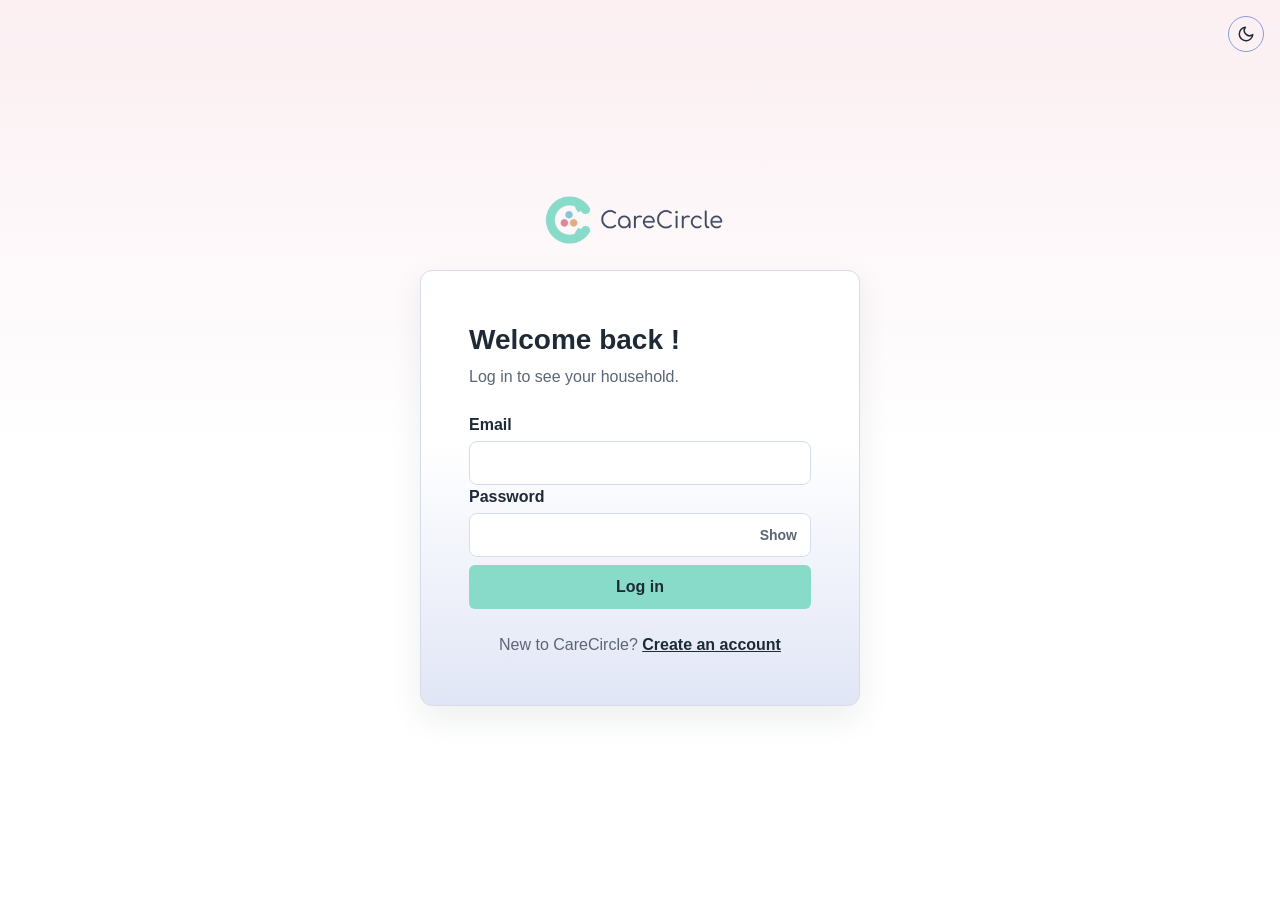
==== commit 7813d750: "Added gradient auth card, button hover glow, and fixed phone glow" ====
--- a/public/login.html
+++ b/public/login.html
@@ -7,8 +7,21 @@
         <link rel="icon" href="assets/carecircle-icon.png">
         <link href="css/style.css" rel="stylesheet">
         <link href="css/auth.css" rel="stylesheet">
+        <script src="js/theme.js" defer></script>
+        <script src="js/auth.js" defer></script>
     </head>
     <body class="auth-page">
+        <!-- light/dark mode button, top right (same as the landing page header) -->
+        <button type="button" class="theme-toggle auth-theme" aria-label="Switch to dark mode">
+            <svg class="icon-moon" width="18" height="18" viewBox="0 0 24 24" fill="none" stroke="currentColor" stroke-width="2" stroke-linecap="round" stroke-linejoin="round" aria-hidden="true">
+                <path d="M21 12.8A9 9 0 1 1 11.2 3a7 7 0 0 0 9.8 9.8z"/>
+            </svg>
+            <svg class="icon-sun" width="18" height="18" viewBox="0 0 24 24" fill="none" stroke="currentColor" stroke-width="2" stroke-linecap="round" aria-hidden="true">
+                <circle cx="12" cy="12" r="4"/>
+                <path d="M12 2v2M12 20v2M4.9 4.9l1.4 1.4M17.7 17.7l1.4 1.4M2 12h2M20 12h2M4.9 19.1l1.4-1.4M17.7 6.3l1.4-1.4"/>
+            </svg>
+        </button>
+
         <main class="auth-main">
             <!-- Logo: takes the visitor back to the landing page -->
             <a href="index.html" class="auth-logo">
--- a/public/css/style.css
+++ b/public/css/style.css
@@ -656,6 +656,14 @@
         radial-gradient(900px 600px at 95% 100px, var(--glow-periwinkle), transparent 70%);
     background-repeat: no-repeat;
 }
+/* phone: the big glows overlapped into one blob, so use two smaller ones, one per corner */
+@media (max-width: 767px) {
+    :root[data-theme="dark"] body {
+        background-image:
+            radial-gradient(320px 260px at 0% 40px, var(--glow-mint), transparent 70%),
+            radial-gradient(320px 260px at 100% 40px, var(--glow-periwinkle), transparent 70%);
+    }
+}
 
 /* hero picture: a copy whose sand circle is #47301F */
 :root[data-theme="dark"] .hero-art {
--- a/public/css/auth.css
+++ b/public/css/auth.css
@@ -6,6 +6,7 @@
     --error-text: #B5485F; /* deeper rose: about 5:1 on white, readable as small text */
     --error-border: var(--accent-rose); /* the palette rose, for the field border */
     --focus-ring: #4A5FB0; /* strong blue, easy to see around a focused field or button */
+    --submit-glow: rgba(136, 219, 200, 0.55); /* soft mint light around the main button on hover */
 }
 
 /* page: logo on top, card centred below it */
@@ -31,6 +32,8 @@
     border: 1px solid var(--border);
     border-radius: var(--radius);
     background-color: var(--bg-page);
+    /* soft gradient: white at the top fading to pale periwinkle at the bottom */
+    background-image: linear-gradient(180deg, var(--bg-page) 40%, var(--card-periwinkle) 100%);
     box-shadow: 0 12px 32px var(--shadow-sm);
 }
 .auth-card h1 {
@@ -134,6 +137,10 @@
     font-weight: 700;
     cursor: pointer;
 }
+/* hover: lifts (from style.css) with a soft light around it */
+.auth-submit:hover {
+    box-shadow: 0 6px 14px var(--shadow-md), 0 0 24px var(--submit-glow);
+}
 .auth-submit:disabled {
     opacity: 0.6;
     cursor: not-allowed;
@@ -169,6 +176,50 @@
     outline-offset: 2px;
 }
 
+/* light/dark button: fixed in the top right corner */
+.auth-theme {
+    position: fixed;
+    top: var(--space-md);
+    right: var(--space-md);
+}
+
+/* ---------- dark mode (the theme button puts data-theme="dark" on <html>) ---------- */
+:root[data-theme="dark"] {
+    --error-text: var(--card-rose-text); /* light rose: readable on the dark card */
+    --focus-ring: var(--accent-periwinkle);
+    --submit-glow: rgba(132, 205, 188, 0.4); /* night mint */
+}
+/* logo with light lettering, same as the landing page header */
+:root[data-theme="dark"] .auth-logo img {
+    content: url("../assets/carecircle-logo-light-text.png");
+}
+/* the card is a periwinkle Ink card with no border; fields stay dark */
+:root[data-theme="dark"] .auth-card {
+    border-color: transparent;
+    background-color: var(--card-periwinkle);
+    /* periwinkle at the top fading into sky at the bottom */
+    background-image: linear-gradient(160deg, var(--card-periwinkle) 30%, var(--card-sky) 100%);
+    box-shadow: none;
+}
+:root[data-theme="dark"] .auth-tagline,
+:root[data-theme="dark"] .field-hint,
+:root[data-theme="dark"] .auth-switch {
+    color: var(--card-periwinkle-text);
+}
+:root[data-theme="dark"] .field input {
+    border-color: var(--border);
+}
+/* the rule above is more specific than the error border, so the error needs its own dark rule */
+:root[data-theme="dark"] .field input[aria-invalid="true"] {
+    border-color: var(--error-border);
+}
+:root[data-theme="dark"] .toggle-password {
+    color: var(--card-periwinkle-text);
+}
+:root[data-theme="dark"] .toggle-password:hover {
+    background-color: var(--card-periwinkle);
+}
+
 /* computer: a bit more room inside the card */
 @media (min-width: 768px) {
     .auth-card {
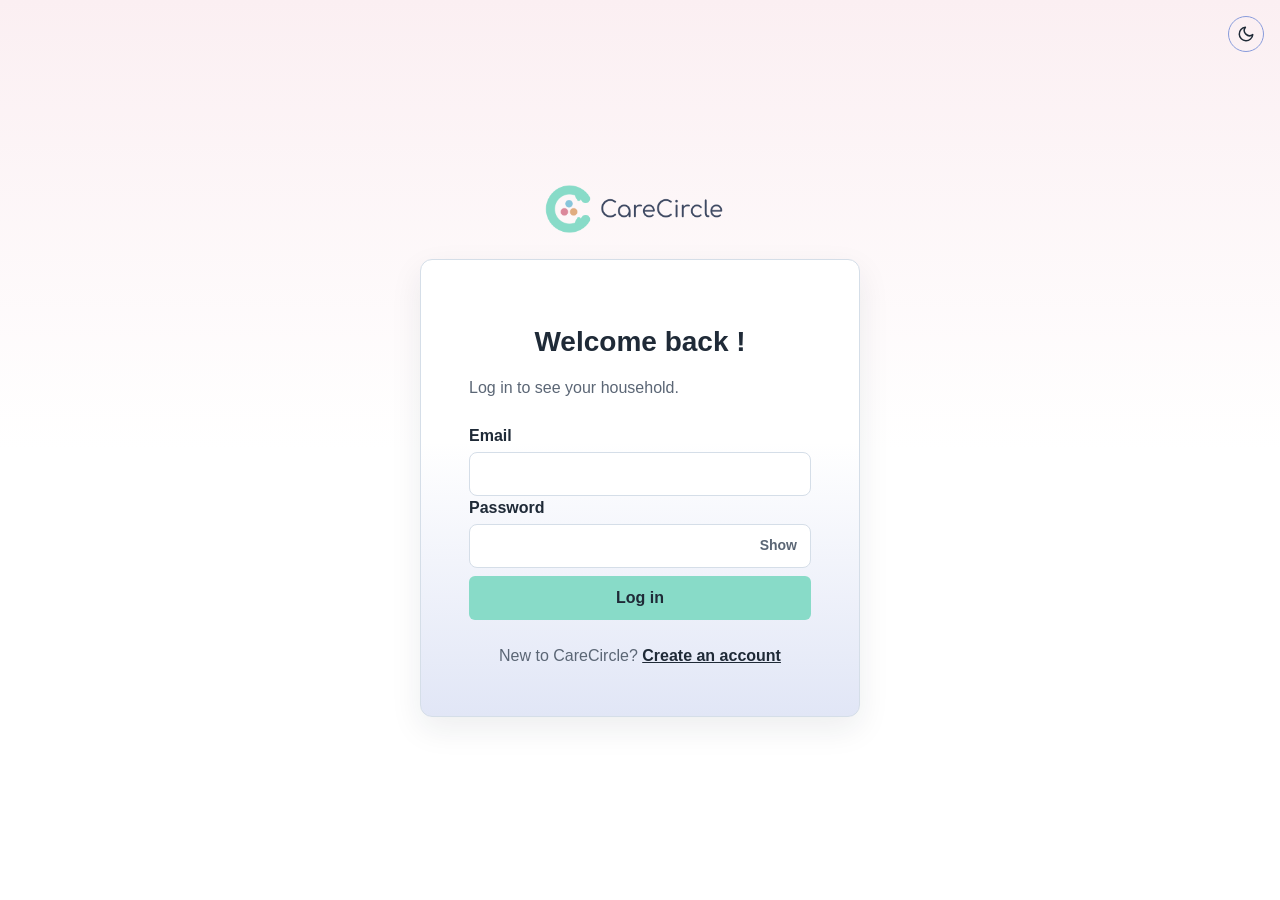
==== commit acf58e99: "Updated file comments" ====
--- a/public/login.html
+++ b/public/login.html
@@ -3,7 +3,7 @@
     <head>
         <meta charset="utf-8">
         <meta name="viewport" content="width=device-width, initial-scale=1">
-        <title>Log in · CareCircle</title>
+        <title>Log in</title>
         <link rel="icon" href="assets/carecircle-icon.png">
         <link href="css/style.css" rel="stylesheet">
         <link href="css/auth.css" rel="stylesheet">
@@ -11,7 +11,6 @@
         <script src="js/auth.js" defer></script>
     </head>
     <body class="auth-page">
-        <!-- light/dark mode button, top right (same as the landing page header) -->
         <button type="button" class="theme-toggle auth-theme" aria-label="Switch to dark mode">
             <svg class="icon-moon" width="18" height="18" viewBox="0 0 24 24" fill="none" stroke="currentColor" stroke-width="2" stroke-linecap="round" stroke-linejoin="round" aria-hidden="true">
                 <path d="M21 12.8A9 9 0 1 1 11.2 3a7 7 0 0 0 9.8 9.8z"/>
@@ -23,7 +22,6 @@
         </button>
 
         <main class="auth-main">
-            <!-- Logo: takes the visitor back to the landing page -->
             <a href="index.html" class="auth-logo">
                 <img src="assets/carecircle-logo.png" alt="CareCircle home">
             </a>
@@ -32,7 +30,6 @@
                 <h1 id="login-title">Welcome back !</h1>
                 <p class="auth-tagline">Log in to see your household.</p>
 
-                <!-- method="post": if JavaScript ever fails, the password is never put in the page address -->
                 <form id="login-form" class="auth-form" method="post">
                     <div class="field">
                         <label for="email">Email</label>
@@ -45,7 +42,6 @@
                     <div class="field">
                         <label for="password">Password</label>
                         <div class="password-wrap">
-                            <!-- current-password: password managers fill in the saved password -->
                             <input type="password" id="password" name="password"
                                    autocomplete="current-password" required
                                    aria-describedby="password-error">
@@ -57,7 +53,6 @@
 
                     <button type="submit" class="btn auth-submit">Log in</button>
 
-                    <!-- general messages for the whole form (for example "Wrong email or password") -->
                     <p class="form-status" id="form-status" role="status"></p>
                 </form>
 
--- a/public/css/style.css
+++ b/public/css/style.css
@@ -1,21 +1,21 @@
-/* base: colours, font, spacing */
-/* light mode colours. Dark mode overrides the same names further down */
+/* Base */
+/* Light mode colours */
 :root {
     --bg-page: #FFFFFF;
-    --bg-surface: #F4F7FB; /* soft grey zones */
+    --bg-surface: #F4F7FB;
     --border: #D5DEE8;
     --text-primary: #1F2A37;
     --text-secondary: #5B6675;
-    --text-on-accent: #1F2A37; /* text on mint pills */
-
-    /* accents: buttons, icons, dots, checks, borders */
+    --text-on-accent: #1F2A37;
+
+    /* Accents */
     --accent-mint: #88DBC8;
     --accent-sky: #88C5DB;
     --accent-periwinkle: #889BDB;
     --accent-rose: #DB889B;
     --accent-sand: #DBC888;
 
-    /* coloured card backgrounds, each with its own description colour */
+    /* Card colours */
     --card-mint: #E1F6F1;
     --card-sky: #E1F0F6;
     --card-periwinkle: #E1E6F6;
@@ -27,7 +27,7 @@
     --card-rose-text: #5B6675;
     --card-sand-text: #5B6675;
 
-    /* single-purpose colours */
+    /* Other colours */
     --btn-primary-bg: var(--accent-mint);
     --btn-primary-text: var(--text-on-accent);
     --gradient-top: #FBEFF2;
@@ -39,10 +39,9 @@
     --footer-line: rgba(31, 42, 55, 0.25);
     --shadow-sm: rgba(31, 42, 55, 0.08);
     --shadow-md: rgba(31, 42, 55, 0.15);
-    --price-band: var(--bg-surface); /* behind the pricing features */
-
-    /* "How it works" step colours: border, card fill and wheel for steps 1 to 4.
-       Dark mode only changes these values, so the animations never restart */
+    --price-band: var(--bg-surface);
+
+    /* How it works step colours */
     --step1-border: var(--accent-mint);
     --step2-border: var(--accent-periwinkle);
     --step3-border: var(--accent-rose);
@@ -66,11 +65,10 @@
 
     --radius: 12px;
     --max-width: 1100px;
-    --space-section: 56px; /* space above and below each section (80px on computer) */
-}
-
-/* dark mode ("Ink" palette): turned on by the theme button in the header,
-   which puts data-theme="dark" on <html> (see main.js) */
+    --space-section: 56px;
+}
+
+/* Dark mode colours */
 :root[data-theme="dark"] {
     --bg-page: #121418;
     --bg-surface: var(--card-periwinkle);
@@ -89,7 +87,7 @@
     --card-sky: #243A42;
     --card-periwinkle: #242B42;
     --card-rose: #42242B;
-    --card-sand: #47301F; /* trying a warmer sand (was #423B24) */
+    --card-sand: #47301F;
     --card-mint-text: #B8EADF;
     --card-sky-text: #B8DDEA;
     --card-periwinkle-text: #B8C3EA;
@@ -98,17 +96,16 @@
 
     --btn-primary-bg: var(--accent-mint);
     --btn-primary-text: var(--text-on-accent);
-    --gradient-top: var(--bg-page); /* no gradient: plain page colour */
-    --footer-bg: var(--card-sky); /* a bit blue, not black */
+    --gradient-top: var(--bg-page);
+    --footer-bg: var(--card-sky);
     --footer-text: var(--card-sky-text);
     --footer-border: var(--border);
-    --footer-logo-filter: none; /* white logo */
+    --footer-logo-filter: none;
     --footer-circle: rgba(255, 255, 255, 0.05);
     --footer-line: rgba(232, 236, 244, 0.2);
     --shadow-sm: rgba(0, 0, 0, 0.3);
     --shadow-md: rgba(0, 0, 0, 0.45);
-    --price-band: rgba(0, 0, 0, 0.2); /* a darker band inside each coloured card */
-    /* "How it works": no border, the card is filled with the step colour, the wheel is the page colour */
+    --price-band: rgba(0, 0, 0, 0.2);
     --step1-border: transparent;
     --step2-border: transparent;
     --step3-border: transparent;
@@ -121,15 +118,13 @@
     --step2-wheel: var(--bg-page);
     --step3-wheel: var(--bg-page);
     --step4-wheel: var(--bg-page);
-    --glow-mint: rgba(132, 205, 188, 0.14); /* accent mint, very faint */
-    --glow-periwinkle: rgba(132, 149, 205, 0.14); /* accent periwinkle, very faint */
-    /* glows around the cards: the accents at 25% */
+    --glow-mint: rgba(132, 205, 188, 0.14);
+    --glow-periwinkle: rgba(132, 149, 205, 0.14);
     --card-glow-mint: rgba(132, 205, 188, 0.25);
     --card-glow-sky: rgba(132, 185, 205, 0.25);
     --card-glow-periwinkle: rgba(132, 149, 205, 0.25);
 }
 
-/* the footer's Contact column: a jump link stops below the sticky header */
 #contact {
     scroll-margin-top: 96px;
 }
@@ -144,7 +139,6 @@
     line-height: 1.5;
     color: var(--text-primary);
     background-color: var(--bg-page);
-    /* very light pink at the top, fading to white by the middle of the page */
     background-image: linear-gradient(180deg, var(--gradient-top) 0%, var(--bg-page) 50%);
 }
 
@@ -154,12 +148,12 @@
     padding: 0 var(--space-md);
 }
 
-/* styles for phone (default) */
-/* header stays at the top of the screen while scrolling */
+/* Phone (default) */
+/* Header */
 .header {
     position: sticky;
     top: 0;
-    z-index: 100; /* above everything else on the page */
+    z-index: 100;
     padding: var(--space-sm) 0;
     background-color: var(--bg-page);
     border-bottom: 4px solid var(--accent-sky);
@@ -167,7 +161,7 @@
 }
 .logo img {
     display: block;
-    height: 32px; /* 40px on computer */
+    height: 32px;
 }
 .topbar {
     display: flex;
@@ -180,11 +174,11 @@
     text-decoration: none;
 }
 
-/* phone: the links are a dropdown under the header, hidden until ☰ is tapped */
+/* Nav links (phone: dropdown) */
 .nav-links {
     display: none;
     position: absolute;
-    top: 100%; /* just below the header */
+    top: 100%;
     left: 0;
     right: 0;
     flex-direction: column;
@@ -195,7 +189,7 @@
     box-shadow: 0 8px 16px var(--shadow-sm);
 }
 .nav-links.open {
-    display: flex; /* main.js adds the "open" class */
+    display: flex; /* set by main.js */
 }
 .nav-links a {
     display: block;
@@ -206,16 +200,16 @@
     display: flex;
     align-items: center;
     gap: var(--space-sm);
-    margin-left: auto; /* pushes the buttons to the right */
+    margin-left: auto;
 }
 .btn-outline {
-    display: inline-block; /* transform (used on hover) doesn't work on inline links */
+    display: inline-block; /* transform doesn't work on inline elements */
     border: 1px solid var(--accent-periwinkle);
     border-radius: 6px;
-    padding: var(--space-xs) var(--space-sm); /* phone: slimmer so the header fits */
-    white-space: nowrap; /* "Sign Up" never breaks onto two lines */
-}
-/* phone: Log In is a round person icon so everything fits */
+    padding: var(--space-xs) var(--space-sm);
+    white-space: nowrap;
+}
+/* Log In icon (phone) */
 .login-btn {
     display: flex;
     align-items: center;
@@ -226,15 +220,15 @@
     border-radius: 50%;
 }
 .login-text {
-    display: none; /* the link's name still comes from aria-label="Log In" */
-}
-
-/* theme button: moon in light mode, sun in dark mode */
+    display: none;
+}
+
+/* Theme toggle */
 .theme-toggle {
     display: flex;
     align-items: center;
     justify-content: center;
-    width: 32px; /* 36px on computer */
+    width: 32px;
     height: 32px;
     padding: 0;
     border: 1px solid var(--accent-periwinkle);
@@ -253,7 +247,7 @@
     display: none;
 }
 
-/* hamburger: 3 thin bars that turn into an X when the menu is open */
+/* Menu button */
 .menu-toggle {
     display: flex;
     flex-direction: column;
@@ -277,8 +271,7 @@
     background-color: var(--text-primary);
     transition: transform 0.25s ease, opacity 0.25s ease;
 }
-/* main.js sets aria-expanded="true" when the menu opens.
-   7px = 5px gap + 2px bar, so the top and bottom bars meet in the middle */
+/* 7px = 5px gap + 2px bar, so the bars cross in the middle */
 .menu-toggle[aria-expanded="true"] .bar:nth-child(1) {
     transform: translateY(7px) rotate(45deg);
 }
@@ -289,7 +282,7 @@
     transform: translateY(-7px) rotate(-45deg);
 }
 
-/* very small phones (under 360px): shrink the logo and ☰ a little so the header fits */
+/* Very small phones */
 @media (max-width: 359px) {
     .logo img {
         height: 24px;
@@ -300,16 +293,14 @@
     }
 }
 
-/* the same space above and below every section of the page */
+/* Sections */
 main > section {
     padding: var(--space-section) 0;
-    /* when a menu link jumps here, stop 20px lower than the section's top edge:
-       the section's own top padding then sits under the sticky header,
-       so the title lands just below the header instead of after a big gap */
+    /* the section's own padding sits under the sticky header */
     scroll-margin-top: 20px;
 }
 
-/* hero: big headline and buttons, illustration under the text on phone */
+/* Hero */
 #hero {
     display: flex;
     flex-direction: column;
@@ -334,7 +325,7 @@
     gap: var(--space-md);
     margin-top: var(--space-lg);
 }
-/* every button lifts up with a shadow on hover, like the pricing cards */
+/* Button hover */
 .btn,
 .btn-ghost,
 .btn-outline,
@@ -351,7 +342,6 @@
     box-shadow: 0 6px 14px var(--shadow-md);
 }
 
-/* arrow on a button nudges right on hover */
 .btn-arrow span {
     display: inline-block;
     margin-left: var(--space-xs);
@@ -370,7 +360,7 @@
     font-weight: bold;
     text-decoration: none;
 }
-/* ".hero-text" in front makes this beat the ".hero-text > p" rule above */
+/* beats the .hero-text > p rule above */
 .hero-text .hero-note {
     margin: var(--space-md) 0 0;
     font-size: 0.875rem;
@@ -379,7 +369,7 @@
 .hero-art {
     width: 100%;
     max-width: 300px;
-    /* the SVG is wide with empty sides: show only its square middle, where the circle is */
+    /* shows only the square middle of the SVG */
     aspect-ratio: 1 / 1;
     object-fit: cover;
 }
@@ -389,6 +379,7 @@
     flex-direction: column;
 }
 
+/* Features slider */
 .feature-slider {
     overflow: hidden;
     border-radius: var(--radius);
@@ -405,14 +396,14 @@
     flex: 0 0 100%;
     display: flex;
     flex-direction: column;
-    justify-content: flex-start; /* phone: centred text at the top */
+    justify-content: flex-start;
     align-items: center;
     text-align: center;
     gap: var(--space-md);
-    /* bottom padding keeps the picture's space empty: 120px picture + 16px gap + 16px margin */
+    /* 120px picture + 16px gap + 16px margin */
     padding: var(--space-lg) var(--space-lg) 152px;
     background-color: var(--bg-page);
-    background-size: auto 120px; /* phone: small picture at the bottom */
+    background-size: auto 120px;
     background-position: center bottom 16px;
     background-repeat: no-repeat;
 }
@@ -430,7 +421,6 @@
     color: var(--text-secondary);
 }
 
-/* move one slide to the left about every 4 seconds, then loop */
 @keyframes feature-slide {
     0%, 12% { transform: translateX(0); }
     14.29%, 26.29% { transform: translateX(-100%); }
@@ -441,7 +431,7 @@
     85.71%, 100% { transform: translateX(-600%); }
 }
 
-/* no animation for people who turned off motion: scroll instead */
+/* Reduced motion */
 @media (prefers-reduced-motion: reduce) {
     .feature-track {
         animation: none;
@@ -451,14 +441,13 @@
     }
 }
 
-/* descriptions inside a coloured slide use that card's text colour */
 .slide-1 p, .slide-6 p { color: var(--card-mint-text); }
 .slide-2 p, .slide-7 p { color: var(--card-periwinkle-text); }
 .slide-3 p { color: var(--card-rose-text); }
 .slide-4 p { color: var(--card-sand-text); }
 .slide-5 p { color: var(--card-sky-text); }
 
-/* slide backgrounds: soft colour + illustration */
+/* Slide backgrounds */
 .slide-1 { background-color: var(--card-mint); background-image: url("../assets/slides/slide-1.svg"); }
 .slide-2 { background-color: var(--card-periwinkle); background-image: url("../assets/slides/slide-2.svg"); }
 .slide-3 { background-color: var(--card-rose); background-image: url("../assets/slides/slide-3.svg"); }
@@ -477,9 +466,8 @@
     padding: var(--space-sm) var(--space-lg);
 }
 
-/* how it works: title + intro, then a half wheel with the step number + text that moves up */
-/* phone: centred title, mint divider, paragraph in a soft mint box */
-/* section titles: bigger, with a short mint line, so each section stands out */
+/* How it works */
+/* Section titles */
 #about > h2,
 #pricing > h2,
 .tut-intro h2 {
@@ -504,13 +492,12 @@
 .tut-intro h2 {
     margin-bottom: var(--space-sm);
 }
-/* short mint line under the title */
 .tut-intro h2::after {
     content: "";
     display: block;
     width: 48px;
     height: 4px;
-    margin: var(--space-sm) auto 0; /* auto centres it */
+    margin: var(--space-sm) auto 0;
     border-radius: 2px;
     background-color: var(--accent-mint);
 }
@@ -523,14 +510,14 @@
     color: var(--card-mint-text);
 }
 
-/* phone: the wheel is pinned bottom-left, each step fills the whole card */
+/* Wheel card */
 .tut-card {
     position: relative;
     overflow: hidden;
     border: 2px solid var(--step1-border);
     border-radius: var(--radius);
-    background-color: var(--step1-fill); /* step 1, used when the animation is off */
-    animation: tut-card 16s infinite; /* border and fill change with each step */
+    background-color: var(--step1-fill);
+    animation: tut-card 16s infinite;
 }
 .tut-card:hover,
 .tut-card:hover .tut-wheel,
@@ -539,16 +526,16 @@
     animation-play-state: paused;
 }
 
-/* half wheel: its centre sits on the card's left edge */
+/* Half wheel */
 .tut-wheel {
-    --num-r: 40px; /* distance from the wheel's centre to each number: about the middle of the visible half */
+    --num-r: 40px; /* distance from the centre to each number */
     position: absolute;
-    left: -80px; /* half of its width */
-    bottom: 16px; /* fully inside the card, so the number sits in the middle of the half circle */
+    left: -80px;
+    bottom: 16px;
     width: 160px;
     height: 160px;
     border-radius: 50%;
-    background-color: var(--step1-wheel); /* step 1 colour; the animation changes it per step */
+    background-color: var(--step1-wheel);
     animation: tut-wheel 16s infinite;
 }
 .tut-wheel span {
@@ -559,19 +546,18 @@
     font-weight: 700;
     line-height: 1;
     color: var(--text-primary);
-    animation: tut-num 16s infinite; /* only the current number is visible */
-}
-/* place the 4 numbers a quarter turn apart around the centre */
+    animation: tut-num 16s infinite;
+}
 .tut-wheel span:nth-child(1) { transform: translate(-50%, -50%) rotate(0deg) translateX(var(--num-r)); }
 .tut-wheel span:nth-child(2) { transform: translate(-50%, -50%) rotate(90deg) translateX(var(--num-r)); }
 .tut-wheel span:nth-child(3) { transform: translate(-50%, -50%) rotate(180deg) translateX(var(--num-r)); }
 .tut-wheel span:nth-child(4) { transform: translate(-50%, -50%) rotate(270deg) translateX(var(--num-r)); }
-/* same fade for every number, started at a different point so each shows during its own step */
+/* same fade, offset so each number shows during its own step */
 .tut-wheel span:nth-child(2) { animation-delay: -12s; }
 .tut-wheel span:nth-child(3) { animation-delay: -8s; }
 .tut-wheel span:nth-child(4) { animation-delay: -4s; }
 
-/* the window shows one step; the track holds all 4 stacked */
+/* Steps */
 .tut-window {
     height: 360px;
     overflow: hidden;
@@ -587,14 +573,12 @@
     height: 20%;
     display: flex;
     flex-direction: column;
-    justify-content: center; /* phone: text centred in the top part, so short steps don't leave a gap */
-    /* bottom padding keeps the space for the picture and the wheel empty */
+    justify-content: center;
     padding: var(--space-md) var(--space-md) 180px;
     background-repeat: no-repeat;
-    background-size: auto 160px; /* bigger picture, less empty space around it */
+    background-size: auto 160px;
     background-position: center bottom 12px;
 }
-/* each step's picture lives in its own li, so it moves with its text */
 .tut-track li:nth-child(1) { background-image: url("../assets/steps/step-1.svg"); }
 .tut-track li:nth-child(2) { background-image: url("../assets/steps/step-2.svg"); }
 .tut-track li:nth-child(3) { background-image: url("../assets/steps/step-3.svg"); }
@@ -615,10 +599,8 @@
     color: var(--text-secondary);
 }
 
-/* all last 16s: a quarter turn and one step up about every 4 seconds.
-   Each step has its own colour: mint, blue, pink, sand (like its picture) */
-/* at 100% everything rolls on to "step 1 again" (a full turn, the copied step,
-   mint), which looks exactly like 0%, so the loop restarts without a jump */
+/* 16s loop: one step about every 4s */
+/* 100% looks the same as 0%, so the loop restarts seamlessly */
 @keyframes tut-wheel {
     0%, 20% { transform: rotate(0deg); background-color: var(--step1-wheel); }
     25%, 45% { transform: rotate(-90deg); background-color: var(--step2-wheel); }
@@ -640,23 +622,20 @@
     75%, 95% { transform: translateY(-60%); }
     100% { transform: translateY(-80%); }
 }
-/* a number is visible during its step, fades out as it turns away, fades in as it arrives */
 @keyframes tut-num {
     0%, 20% { opacity: 1; }
     25%, 95% { opacity: 0; }
     100% { opacity: 1; }
 }
 
-/* ---------- dark mode only: coloured "Ink" cards like the palette samples ---------- */
-/* page background: two soft glows at the top (mint left, periwinkle right)
-   that fade into the dark page, instead of the light-mode pink gradient */
+/* Dark mode extras */
+/* Page background */
 :root[data-theme="dark"] body {
     background-image:
         radial-gradient(900px 600px at 5% 100px, var(--glow-mint), transparent 70%),
         radial-gradient(900px 600px at 95% 100px, var(--glow-periwinkle), transparent 70%);
     background-repeat: no-repeat;
 }
-/* phone: the big glows overlapped into one blob, so use two smaller ones, one per corner */
 @media (max-width: 767px) {
     :root[data-theme="dark"] body {
         background-image:
@@ -665,17 +644,15 @@
     }
 }
 
-/* hero picture: a copy whose sand circle is #47301F */
 :root[data-theme="dark"] .hero-art {
     content: url("../assets/hero-3-circle-of-care-dark.svg");
 }
 
-/* header logo: same colour logo, but a copy whose lettering is light (#E8ECF4) */
 :root[data-theme="dark"] .logo img {
     content: url("../assets/carecircle-logo-light-text.png");
 }
 
-/* glow on hover: buttons glow softly in their colour while they lift */
+/* Hover glow */
 :root[data-theme="dark"] .btn:hover {
     box-shadow: 0 6px 14px var(--shadow-md), 0 0 20px var(--card-glow-mint);
 }
@@ -685,13 +662,11 @@
 :root[data-theme="dark"] .theme-toggle:hover {
     box-shadow: 0 6px 14px var(--shadow-md), 0 0 20px var(--card-glow-periwinkle);
 }
-/* the featured plan's button is mint, so it glows mint */
 :root[data-theme="dark"] .featured .price-btn:hover {
     box-shadow: 0 6px 14px var(--shadow-md), 0 0 20px var(--card-glow-mint);
 }
 
-/* no animation for people who turned off motion: scroll the steps instead.
-   This block must come after the .tut rules above, or they would override it */
+/* Reduced motion (must come after the .tut rules) */
 @media (prefers-reduced-motion: reduce) {
     .tut-card,
     .tut-wheel,
@@ -699,7 +674,6 @@
     .tut-track {
         animation: none;
     }
-    /* without the animation, show only 01 and drop the copied step */
     .tut-wheel span:not(:first-child),
     .tut-track li:nth-child(5) {
         display: none;
@@ -717,7 +691,7 @@
     padding: 0;
 }
 
-/* pricing cards: top zone (title, price, button) + feature zone */
+/* Pricing cards */
 .price-card {
     position: relative;
     display: flex;
@@ -727,17 +701,16 @@
     background-color: var(--bg-page);
     transition: transform 0.2s ease, box-shadow 0.2s ease;
 }
-/* hover: the card lifts up with a shadow. transform doesn't move anything else on the page */
 .price-card:hover {
     transform: translateY(-8px);
     box-shadow: 0 12px 24px var(--shadow-md);
 }
-/* Familial: slightly bigger, mint border */
+/* Featured plan */
 .price-card.featured {
     transform: scale(1.05);
     border: 2px solid var(--accent-mint);
 }
-/* a second transform would replace the scale, so the hover repeats it */
+/* repeats the scale, since a second transform replaces it */
 .price-card.featured:hover {
     transform: scale(1.05) translateY(-8px);
 }
@@ -747,7 +720,7 @@
     border-radius: var(--radius) var(--radius) 0 0;
 }
 .featured .price-top {
-    background-color: var(--card-mint); /* pale mint */
+    background-color: var(--card-mint);
 }
 .featured .price-desc {
     color: var(--card-mint-text);
@@ -760,7 +733,7 @@
     margin: var(--space-sm) 0 0;
     color: var(--text-secondary);
 }
-/* big number with a small $ at its top-left */
+/* Price */
 .price {
     margin: var(--space-lg) 0 0;
     line-height: 1;
@@ -774,13 +747,11 @@
     font-size: 3.5rem;
     font-weight: 700;
 }
-/* small cents next to the top of the big number, like the $ */
 .cents {
     vertical-align: top;
     font-size: 1.25rem;
     font-weight: 700;
 }
-/* "/ month" sits on the same line as the price */
 .price-period {
     font-size: 1rem;
     color: var(--text-secondary);
@@ -802,8 +773,7 @@
     color: var(--btn-primary-text);
 }
 
-/* feature zone: light grey, fills the rest of the card, a check before each feature.
-   On phone it folds under "What's included"; on computer it is always open (main.js) */
+/* Feature list */
 .price-details {
     flex: 1;
     border-radius: 0 0 var(--radius) var(--radius);
@@ -824,11 +794,11 @@
     list-style: none;
 }
 .price-features li::before {
-    content: "\2713"; /* ✓ written as a code so it shows correctly in any file encoding */
+    content: "\2713"; /* ✓ */
     margin-right: var(--space-sm);
     font-weight: 700;
 }
-/* "Best option" label centred on the card's top edge */
+/* Badge */
 .badge {
     position: absolute;
     top: 0;
@@ -851,15 +821,13 @@
     gap: 12px;
 }
 
-/* dark mode only: each plan is a coloured Ink card with no border */
+/* Dark mode pricing */
 :root[data-theme="dark"] .price-card {
     border-color: transparent;
 }
-/* glow on hover: the card lifts and glows in its own colour */
 :root[data-theme="dark"] .price-card:hover {
     box-shadow: 0 12px 24px var(--shadow-md), 0 0 48px var(--glow-color);
 }
-/* --glow-color is set per card, so one rule above works for all three */
 :root[data-theme="dark"] #pricebox > ul > li:nth-child(1) { --glow-color: var(--card-glow-sky); }
 :root[data-theme="dark"] #pricebox > ul > li:nth-child(2) { --glow-color: var(--card-glow-mint); }
 :root[data-theme="dark"] #pricebox > ul > li:nth-child(3) { --glow-color: var(--card-glow-periwinkle); }
@@ -867,25 +835,23 @@
 :root[data-theme="dark"] #pricebox > ul > li:nth-child(2) { background-color: var(--card-mint); }
 :root[data-theme="dark"] #pricebox > ul > li:nth-child(3) { background-color: var(--card-periwinkle); }
 :root[data-theme="dark"] .price-top {
-    background-color: transparent; /* the card colour shows through */
+    background-color: transparent;
 }
 :root[data-theme="dark"] #pricebox > ul > li:nth-child(1) .price-desc { color: var(--card-sky-text); }
 :root[data-theme="dark"] #pricebox > ul > li:nth-child(3) .price-desc { color: var(--card-periwinkle-text); }
 
-/* phone only: compact pricing cards, so all 3 plans fit with little scrolling.
-   Name and price on one line, short description, slim button, features in 2 columns */
+/* Compact pricing on phone */
 @media (max-width: 767px) {
     .price-card.featured,
     .price-card.featured:hover {
         transform: none;
     }
     .price-card.featured {
-        background-color: var(--card-mint); /* pale mint behind the badge too */
+        background-color: var(--card-mint);
     }
     #pricebox > ul {
         gap: 12px;
     }
-    /* the pill sits right next to the plan name */
     .badge {
         position: static;
         transform: none;
@@ -906,7 +872,7 @@
     }
     .price {
         grid-column: 2;
-        grid-row: 1; /* same line as the plan name */
+        grid-row: 1;
         margin: 0;
     }
     .amount {
@@ -919,7 +885,7 @@
     }
     .price-desc,
     .price-btn {
-        grid-column: 1 / -1; /* full width under the name and price */
+        grid-column: 1 / -1;
     }
     .price-desc {
         margin-top: var(--space-xs);
@@ -938,7 +904,7 @@
     }
 }
 
-/* "Every plan comes with": features in neat columns inside one soft strip */
+/* Included features */
 .included {
     margin-top: var(--space-xl);
 }
@@ -949,7 +915,7 @@
 }
 .included-list {
     display: grid;
-    grid-template-columns: repeat(2, 1fr); /* phone: 2 columns */
+    grid-template-columns: repeat(2, 1fr);
     gap: var(--space-md) var(--space-lg);
     margin: 0;
     padding: var(--space-lg);
@@ -963,7 +929,6 @@
     gap: var(--space-sm);
     font-weight: 600;
 }
-/* small mint circle with a check in it */
 .included-list li::before {
     content: "\2713"; /* ✓ */
     flex-shrink: 0;
@@ -978,7 +943,7 @@
     font-size: 0.875rem;
 }
 
-/* closing banner under the pricing cards */
+/* Closing banner */
 .cta-banner {
     display: flex;
     flex-direction: column;
@@ -987,7 +952,7 @@
     margin-top: var(--space-xl);
     padding: var(--space-xl) var(--space-lg);
     border-radius: var(--radius);
-    background-color: var(--card-mint); /* pale mint */
+    background-color: var(--card-mint);
     text-align: center;
 }
 .cta-title {
@@ -1003,16 +968,16 @@
     margin-top: var(--space-sm);
 }
 
-/* footer: brand + 3 link columns, then a thin line and a small bottom row */
+/* Footer */
 .footer {
     position: relative;
-    overflow: hidden; /* clips the big circle at the footer's edges */
+    overflow: hidden;
     padding: var(--space-xl) 0 var(--space-md);
-    border-top: 1px solid var(--footer-border); /* only visible in dark mode */
-    background-color: var(--footer-bg); /* same blue as the header line */
-    color: var(--footer-text); /* dark text stays readable on the light blue */
-}
-/* big soft circle in the background, partly off the top-right corner */
+    border-top: 1px solid var(--footer-border);
+    background-color: var(--footer-bg);
+    color: var(--footer-text);
+}
+/* Background circle */
 .footer::before {
     content: "";
     position: absolute;
@@ -1023,7 +988,6 @@
     border-radius: 50%;
     background-color: var(--footer-circle);
 }
-/* keeps the footer content on top of the circle */
 .footer .container {
     position: relative;
 }
@@ -1040,11 +1004,11 @@
 .footer-logo {
     align-self: flex-start;
     height: 56px;
-    filter: var(--footer-logo-filter); /* light mode: turns the white logo black. Dark mode: stays white */
+    filter: var(--footer-logo-filter); /* turns the white logo black in light mode */
 }
 .footer-motto {
     margin: 0;
-    padding-left: 8px; /* small indent so it lines up with the logo */
+    padding-left: 8px;
     font-size: 1.25rem;
     font-weight: 600;
 }
@@ -1053,7 +1017,7 @@
     margin: 0;
     padding-left: 8px;
 }
-/* 4 small dots in the palette colours, like the dots in the illustrations */
+/* Palette dots */
 .footer-dots {
     display: flex;
     gap: var(--space-sm);
@@ -1091,11 +1055,10 @@
     font-weight: 600;
     text-decoration: none;
 }
-/* underline only on hover, so links still look clickable */
 .footer a:hover {
     text-decoration: underline;
 }
-/* bottom row: thin line above, small text, centred on phone */
+/* Footer bottom row */
 .footer-bottom {
     display: flex;
     flex-wrap: wrap;
@@ -1119,7 +1082,7 @@
 }
 
 
-/* styles for computer */
+/* Computer */
 @media (min-width: 768px) {
     :root {
         --space-section: 80px;
@@ -1127,7 +1090,7 @@
     .header {
         padding: var(--space-md) 0;
     }
-    /* computer: links back in the header row, no ☰ */
+    /* Nav */
     .nav-links {
         display: flex;
         position: static;
@@ -1158,7 +1121,7 @@
         width: 36px;
         height: 36px;
     }
-    /* computer: Log In shows its words instead of the icon */
+    /* Log In */
     .login-btn {
         display: inline-block;
         width: auto;
@@ -1179,7 +1142,7 @@
         gap: 20px;
     }
 
-    /* computer: text on the left, illustration on the right */
+    /* Hero */
     #hero {
         flex-direction: row;
         justify-content: space-between;
@@ -1219,7 +1182,7 @@
         font-size: 2.5rem;
     }
 
-    /* title + intro on the left, wheel card on the right */
+    /* How it works */
     #tut {
         display: flex;
         align-items: center;
@@ -1237,8 +1200,8 @@
         margin-left: 0;
         padding: 0;
         background-color: transparent;
-        color: var(--text-secondary); /* no mint box on computer, so normal text colour */
-        text-align: justify; /* straight left and right edges */
+        color: var(--text-secondary);
+        text-align: justify;
     }
     .tut-card {
         display: flex;
@@ -1246,7 +1209,6 @@
         flex-direction: row;
         align-items: center;
     }
-    /* computer: the wheel goes back into the row, left of the text */
     .tut-wheel {
         --num-r: 72px;
         position: relative;
@@ -1255,8 +1217,7 @@
         flex-shrink: 0;
         width: 300px;
         height: 300px;
-        /* half wheel: -150px puts its centre on the card's edge. It is taller than the card,
-           so negative top/bottom margins stop it stretching the card (overflow: hidden trims it) */
+        /* negative margins stop the wheel stretching the card */
         margin: -20px 0 -20px -150px;
     }
     .tut-wheel span {
@@ -1266,7 +1227,6 @@
         flex: 1;
         height: 260px;
     }
-    /* computer: picture on the right, right padding keeps its space empty */
     .tut-track li {
         justify-content: center;
         padding: var(--space-lg) 240px var(--space-lg) var(--space-lg);
@@ -1296,7 +1256,7 @@
         padding: var(--space-lg) var(--space-xl);
     }
 
-    /* computer: brand left, the 3 columns on the right; bottom row split left/right */
+    /* Footer */
     .footer-top {
         flex-direction: row;
         justify-content: space-between;
--- a/public/css/auth.css
+++ b/public/css/auth.css
@@ -1,15 +1,11 @@
-/* Log in and register pages: a centred form card.
-   Loaded after style.css, so it reuses its colour, spacing and button styles */
-
-/* colours only these pages need */
 :root {
-    --error-text: #B5485F; /* deeper rose: about 5:1 on white, readable as small text */
-    --error-border: var(--accent-rose); /* the palette rose, for the field border */
-    --focus-ring: #4A5FB0; /* strong blue, easy to see around a focused field or button */
-    --submit-glow: rgba(136, 219, 200, 0.55); /* soft mint light around the main button on hover */
-}
-
-/* page: logo on top, card centred below it */
+    --error-text: #B5485F;
+    --error-border: var(--accent-rose);
+    --focus-ring: #4A5FB0;
+    --submit-glow: rgba(136, 219, 200, 0.55);
+}
+
+/* Page layout */
 .auth-main {
     display: flex;
     flex-direction: column;
@@ -24,28 +20,28 @@
     height: 52px;
 }
 
-/* the card */
+/* Card */
 .auth-card {
     width: 100%;
-    max-width: 440px; /* never too wide on a computer */
+    max-width: 440px;
     padding: var(--space-lg);
     border: 1px solid var(--border);
     border-radius: var(--radius);
     background-color: var(--bg-page);
-    /* soft gradient: white at the top fading to pale periwinkle at the bottom */
     background-image: linear-gradient(180deg, var(--bg-page) 40%, var(--card-periwinkle) 100%);
     box-shadow: 0 12px 32px var(--shadow-sm);
 }
 .auth-card h1 {
-    margin: 0;
+    margin: 1vw;
     font-size: 1.75rem;
+    text-align: center;
 }
 .auth-tagline {
     margin: var(--space-xs) 0 var(--space-lg);
     color: var(--text-secondary);
 }
 
-/* form: one field under the other */
+/* Form */
 #register-form {
     display: flex;
     flex-direction: column;
@@ -65,7 +61,7 @@
     color: var(--text-secondary);
 }
 
-/* inputs: 44px tall (easy to tap) and 16px text (phones don't zoom in) */
+/* Inputs */
 .field input {
     width: 100%;
     height: 44px;
@@ -81,23 +77,22 @@
     outline: 3px solid var(--focus-ring);
     outline-offset: 1px;
 }
-/* register.js sets aria-invalid="true" on a field with an error */
 .field input[aria-invalid="true"] {
     border: 2px solid var(--error-border);
 }
 
-/* password field with the Show/Hide button inside it, on the right */
+/* Password field */
 .password-wrap {
     position: relative;
 }
 .password-wrap input {
-    padding-right: 72px; /* room for the button, so text never goes under it */
+    padding-right: 72px;
 }
 .toggle-password {
     position: absolute;
     top: 50%;
     right: 6px;
-    transform: translateY(-50%); /* centred vertically in the field */
+    transform: translateY(-50%);
     height: 32px;
     padding: 0 var(--space-sm);
     border: none;
@@ -113,7 +108,7 @@
     background-color: var(--bg-surface);
 }
 
-/* error under a field: deeper rose text with a warning sign, so it doesn't rely on colour */
+/* Field errors */
 .field-error {
     margin: 0;
     font-size: 0.875rem;
@@ -124,10 +119,10 @@
     margin-right: var(--space-xs);
 }
 .field-error:empty {
-    display: none; /* hidden until register.js puts a message in it */
-}
-
-/* Create account button: full width, uses .btn colours and hover lift from style.css */
+    display: none;
+}
+
+/* Submit button */
 .auth-submit {
     width: 100%;
     height: 44px;
@@ -137,18 +132,17 @@
     font-weight: 700;
     cursor: pointer;
 }
-/* hover: lifts (from style.css) with a soft light around it */
 .auth-submit:hover {
     box-shadow: 0 6px 14px var(--shadow-md), 0 0 24px var(--submit-glow);
 }
 .auth-submit:disabled {
     opacity: 0.6;
     cursor: not-allowed;
-    transform: none; /* no lift while disabled */
+    transform: none;
     box-shadow: none;
 }
 
-/* message for the whole form, for example "Looks good!" */
+/* Form message */
 .form-status {
     margin: 0;
     text-align: center;
@@ -158,7 +152,7 @@
     display: none;
 }
 
-/* "Already have an account? Log in" */
+/* Log in / sign up link */
 .auth-switch {
     margin: var(--space-lg) 0 0;
     text-align: center;
@@ -169,35 +163,32 @@
     font-weight: 700;
 }
 
-/* visible outline when moving through the page with the keyboard (Tab) */
+/* Keyboard focus */
 .auth-page a:focus-visible,
 .auth-page button:focus-visible {
     outline: 3px solid var(--focus-ring);
     outline-offset: 2px;
 }
 
-/* light/dark button: fixed in the top right corner */
+/* Theme toggle */
 .auth-theme {
     position: fixed;
     top: var(--space-md);
     right: var(--space-md);
 }
 
-/* ---------- dark mode (the theme button puts data-theme="dark" on <html>) ---------- */
+/* Dark mode */
 :root[data-theme="dark"] {
-    --error-text: var(--card-rose-text); /* light rose: readable on the dark card */
+    --error-text: var(--card-rose-text);
     --focus-ring: var(--accent-periwinkle);
-    --submit-glow: rgba(132, 205, 188, 0.4); /* night mint */
-}
-/* logo with light lettering, same as the landing page header */
+    --submit-glow: rgba(132, 205, 188, 0.4);
+}
 :root[data-theme="dark"] .auth-logo img {
     content: url("../assets/carecircle-logo-light-text.png");
 }
-/* the card is a periwinkle Ink card with no border; fields stay dark */
 :root[data-theme="dark"] .auth-card {
     border-color: transparent;
     background-color: var(--card-periwinkle);
-    /* periwinkle at the top fading into sky at the bottom */
     background-image: linear-gradient(160deg, var(--card-periwinkle) 30%, var(--card-sky) 100%);
     box-shadow: none;
 }
@@ -209,7 +200,7 @@
 :root[data-theme="dark"] .field input {
     border-color: var(--border);
 }
-/* the rule above is more specific than the error border, so the error needs its own dark rule */
+/* Needed because the dark input rule above is more specific */
 :root[data-theme="dark"] .field input[aria-invalid="true"] {
     border-color: var(--error-border);
 }
@@ -220,7 +211,7 @@
     background-color: var(--card-periwinkle);
 }
 
-/* computer: a bit more room inside the card */
+/* Computer */
 @media (min-width: 768px) {
     .auth-card {
         padding: var(--space-xl);
